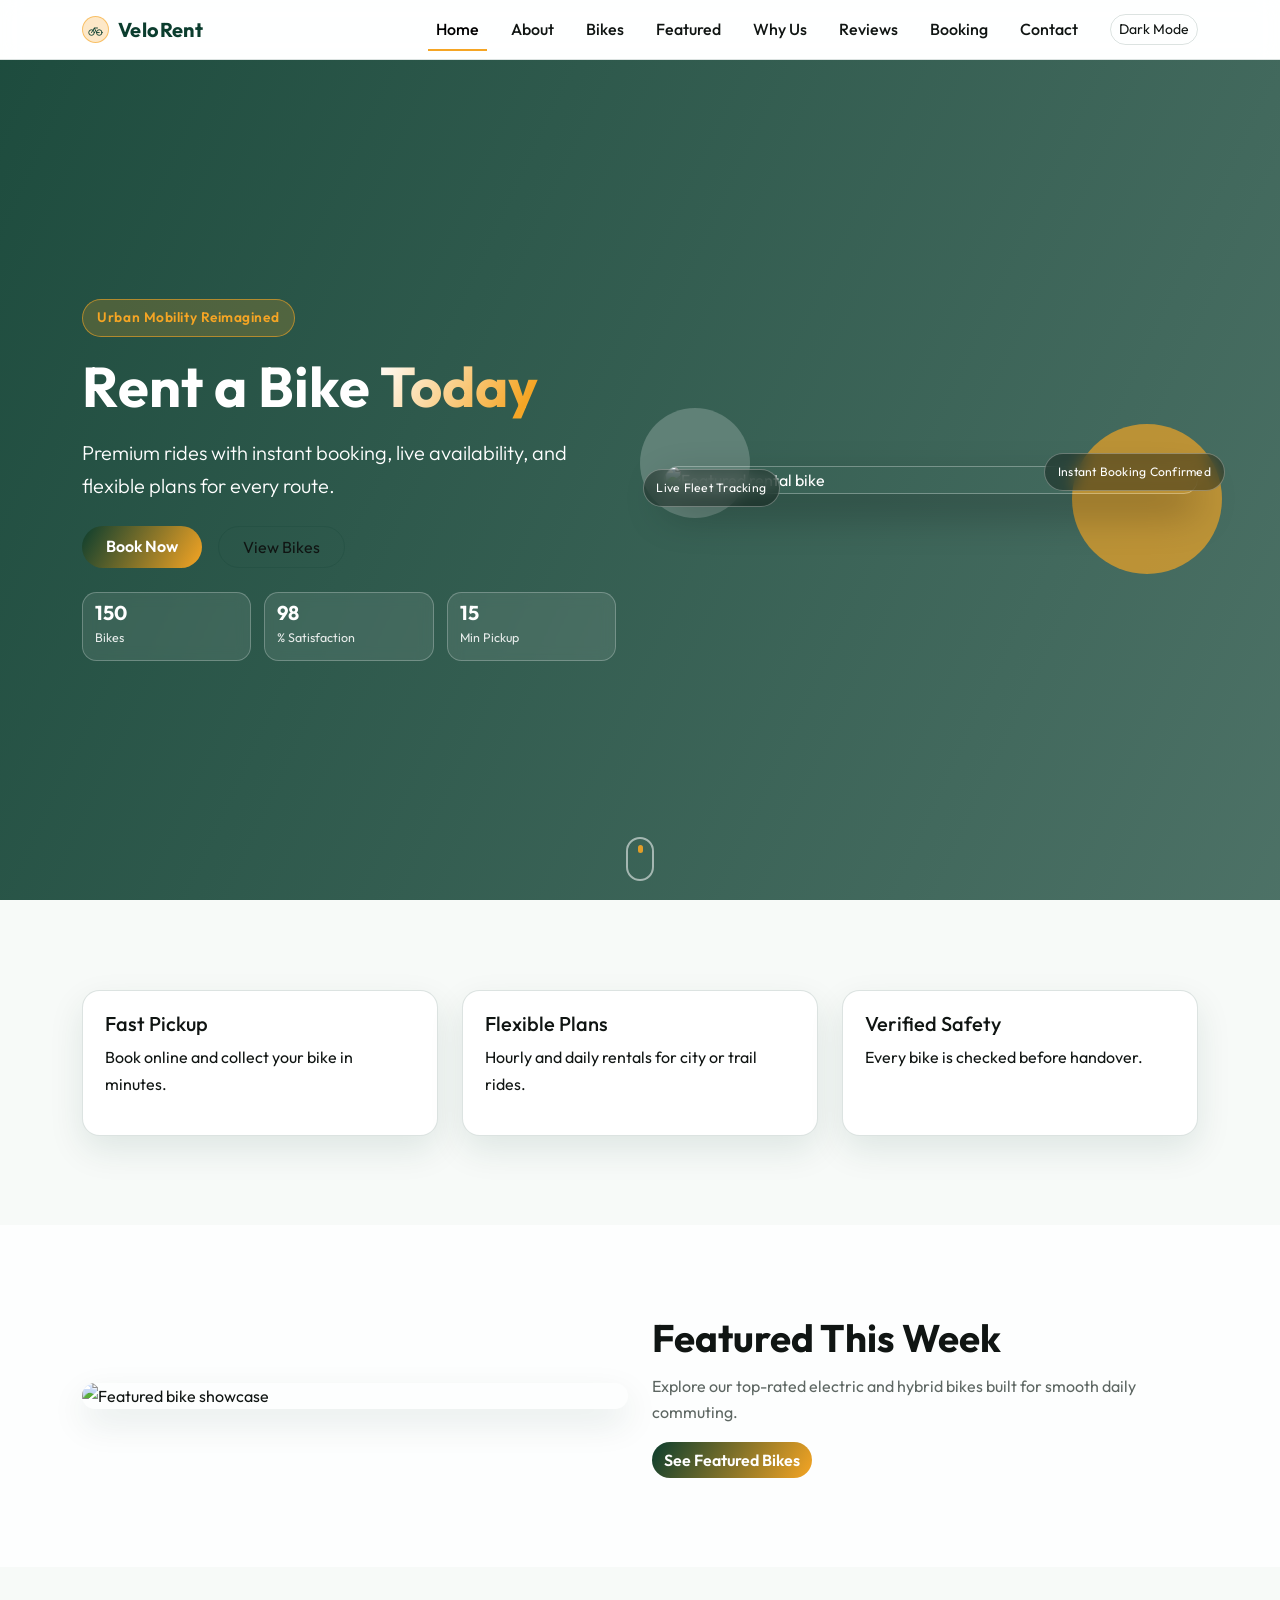
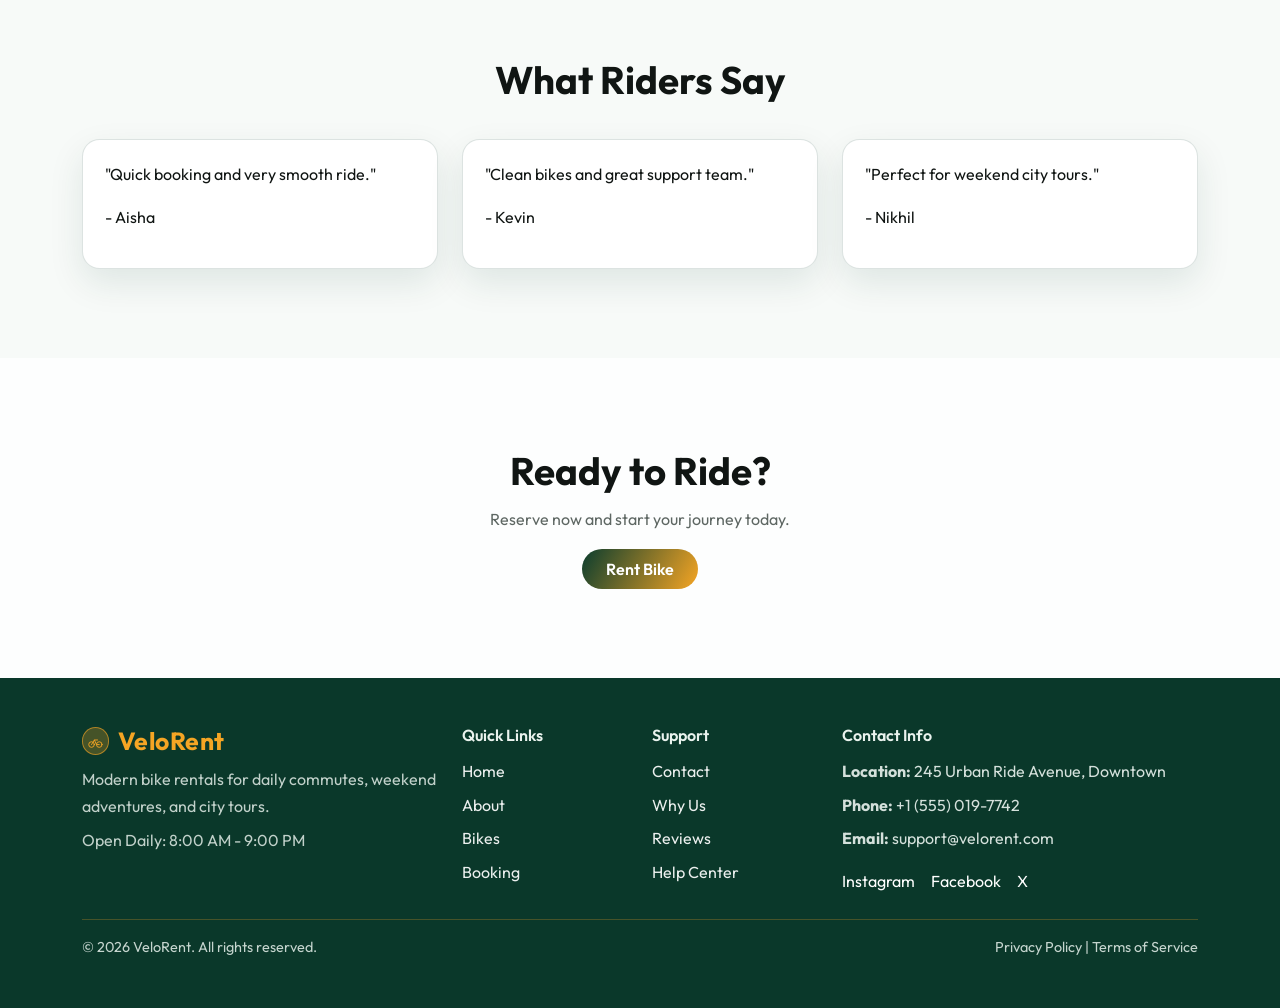
==== index.html @ f8b4cb66 "my first website upload" ====
﻿<!DOCTYPE html>
<html lang="en" data-theme="light">
<head>
  <meta charset="UTF-8" />
  <meta name="viewport" content="width=device-width, initial-scale=1.0" />
  <title>VeloRent | Home</title>
  <link rel="preconnect" href="https://fonts.googleapis.com" />
  <link rel="preconnect" href="https://fonts.gstatic.com" crossorigin />
  <link href="https://fonts.googleapis.com/css2?family=Outfit:wght@300;400;500;600;700;800&display=swap" rel="stylesheet" />
  <link href="https://cdn.jsdelivr.net/npm/bootstrap@5.3.3/dist/css/bootstrap.min.css" rel="stylesheet" crossorigin="anonymous" />
  <link rel="stylesheet" href="style.css" />
</head>
<body>
  <div class="preloader" id="preloader" aria-hidden="true"><div class="preloader__ring"></div><p class="preloader__text">Loading Ride...</p></div>
  <div class="scroll-progress" id="scrollProgress" aria-hidden="true"></div>

  <nav class="navbar navbar-expand-lg fixed-top custom-navbar" aria-label="Main navigation">
    <div class="container">
      <a class="navbar-brand fw-bold brand-logo" href="index.html"><span class="logo-icon" aria-hidden="true"><svg viewBox="0 0 48 48" role="img" focusable="false"><circle cx="13" cy="33" r="8"></circle><circle cx="35" cy="33" r="8"></circle><path d="M13 33 L21 20 L27 33 L35 33 M21 20 H30"></path></svg></span><span class="logo-word">VeloRent</span></a>
      <button class="navbar-toggler border-0 p-0" type="button" data-bs-toggle="collapse" data-bs-target="#mainNav" aria-controls="mainNav" aria-expanded="false" aria-label="Toggle navigation" id="navToggler"><span class="toggler-icon" aria-hidden="true"><span></span><span></span><span></span></span></button>
      <div class="collapse navbar-collapse" id="mainNav">
        <ul class="navbar-nav ms-auto mb-2 mb-lg-0 align-items-lg-center gap-lg-3">
          <li class="nav-item"><a class="nav-link active" href="index.html">Home</a></li>
          <li class="nav-item"><a class="nav-link" href="about.html">About</a></li>
          <li class="nav-item"><a class="nav-link" href="bikes.html">Bikes</a></li>
          <li class="nav-item"><a class="nav-link" href="featured.html">Featured</a></li>
          <li class="nav-item"><a class="nav-link" href="why-us.html">Why Us</a></li>
          <li class="nav-item"><a class="nav-link" href="testimonials.html">Reviews</a></li>
          <li class="nav-item"><a class="nav-link" href="booking.html">Booking</a></li>
          <li class="nav-item"><a class="nav-link" href="contact.html">Contact</a></li>
          <li class="nav-item ms-lg-2 mt-2 mt-lg-0"><button id="themeToggle" class="btn btn-sm btn-outline-theme">Dark Mode</button></li>
        </ul>
      </div>
    </div>
  </nav>

  <main>
    <section class="hero-section d-flex align-items-center section-transition">
      <div class="container">
        <div class="row align-items-center g-5">
          <div class="col-lg-6 reveal fade-up">
            <span class="hero-badge">Urban Mobility Reimagined</span>
            <h1 class="display-4 fw-bold mt-3 hero-title">Rent a Bike <span class="hero-highlight">Today</span></h1>
            <p class="lead mt-3 mb-4">Premium rides with instant booking, live availability, and flexible plans for every route.</p>
            <div class="d-flex flex-wrap gap-3"><a href="booking.html" class="btn btn-gradient px-4 py-2">Book Now</a><a href="bikes.html" class="btn btn-outline-theme hero-outline-btn px-4 py-2">View Bikes</a></div>
            <div class="hero-metrics mt-4">
              <div class="hero-metric"><strong class="count-up" data-target="150">0</strong><span>Bikes</span></div>
              <div class="hero-metric"><strong class="count-up" data-target="98">0</strong><span>% Satisfaction</span></div>
              <div class="hero-metric"><strong class="count-up" data-target="15">0</strong><span>Min Pickup</span></div>
            </div>
          </div>
          <div class="col-lg-6 reveal fade-left">
            <div class="hero-visual" id="heroVisual">
              <span class="hero-orb hero-orb--one hero-parallax" data-depth="10" aria-hidden="true"></span>
              <span class="hero-orb hero-orb--two hero-parallax" data-depth="-14" aria-hidden="true"></span>
              <div class="hero-image-wrap hero-image-wrap--motion">
                <img src="https://images.unsplash.com/photo-1485965120184-e220f721d03e?auto=format&fit=crop&w=1200&q=80" alt="Featured rental bike" class="img-fluid hero-image" loading="eager" />
              </div>
              <div class="floating-chip floating-chip--top hero-parallax" data-depth="-8" aria-hidden="true">Live Fleet Tracking</div>
              <div class="floating-chip floating-chip--bottom hero-parallax" data-depth="6" aria-hidden="true">Instant Booking Confirmed</div>
            </div>
          </div>
        </div>
        <div class="hero-scroll-indicator" aria-hidden="true"><span></span></div>
      </div>
    </section>

    <section class="section-padding section-transition">
      <div class="container"><div class="row g-4"><div class="col-md-4 reveal fade-up"><div class="benefit-card h-100"><h2 class="h5">Fast Pickup</h2><p>Book online and collect your bike in minutes.</p></div></div><div class="col-md-4 reveal fade-up"><div class="benefit-card h-100"><h2 class="h5">Flexible Plans</h2><p>Hourly and daily rentals for city or trail rides.</p></div></div><div class="col-md-4 reveal fade-up"><div class="benefit-card h-100"><h2 class="h5">Verified Safety</h2><p>Every bike is checked before handover.</p></div></div></div></div>
    </section>

    <section class="section-padding section-transition alt-section">
      <div class="container"><div class="row align-items-center g-4"><div class="col-lg-6 reveal fade-right"><img src="https://images.unsplash.com/photo-1511994298241-608e28f14fde?auto=format&fit=crop&w=1200&q=80" alt="Featured bike showcase" class="img-fluid rounded-4 featured-image" loading="lazy" /></div><div class="col-lg-6 reveal fade-left"><h2 class="section-title text-start">Featured This Week</h2><p class="section-subtitle text-start">Explore our top-rated electric and hybrid bikes built for smooth daily commuting.</p><a href="featured.html" class="btn btn-gradient mt-3">See Featured Bikes</a></div></div></div>
    </section>

    <section class="section-padding section-transition">
      <div class="container"><div class="row justify-content-center text-center mb-4"><div class="col-lg-7 reveal fade-up"><h2 class="section-title">What Riders Say</h2></div></div><div class="row g-4"><div class="col-md-4 reveal fade-up"><blockquote class="testimonial-card h-100"><p>"Quick booking and very smooth ride."</p><footer>- Aisha</footer></blockquote></div><div class="col-md-4 reveal fade-up"><blockquote class="testimonial-card h-100"><p>"Clean bikes and great support team."</p><footer>- Kevin</footer></blockquote></div><div class="col-md-4 reveal fade-up"><blockquote class="testimonial-card h-100"><p>"Perfect for weekend city tours."</p><footer>- Nikhil</footer></blockquote></div></div></div>
    </section>

    <section class="section-padding section-transition alt-section">
      <div class="container text-center reveal fade-up"><h2 class="section-title">Ready to Ride?</h2><p class="section-subtitle">Reserve now and start your journey today.</p><a href="booking.html" class="btn btn-gradient mt-3 px-4 py-2">Rent Bike</a></div>
    </section>
  </main>

    <footer class="footer section-transition">
    <div class="container py-5">
      <div class="row g-4 footer-grid">
        <div class="col-md-6 col-lg-4">
          <h3 class="footer-title footer-logo"><span class="logo-icon" aria-hidden="true"><svg viewBox="0 0 48 48" role="img" focusable="false"><circle cx="13" cy="33" r="8"></circle><circle cx="35" cy="33" r="8"></circle><path d="M13 33 L21 20 L27 33 L35 33 M21 20 H30"></path></svg></span><span class="logo-word">VeloRent</span></h3>
          <p class="footer-text mb-2">Modern bike rentals for daily commutes, weekend adventures, and city tours.</p>
          <p class="footer-text mb-0">Open Daily: 8:00 AM - 9:00 PM</p>
        </div>
        <div class="col-6 col-lg-2">
          <h4 class="footer-subtitle">Quick Links</h4>
          <ul class="footer-links list-unstyled mb-0">
            <li><a href="index.html">Home</a></li>
            <li><a href="about.html">About</a></li>
            <li><a href="bikes.html">Bikes</a></li>
            <li><a href="booking.html">Booking</a></li>
          </ul>
        </div>
        <div class="col-6 col-lg-2">
          <h4 class="footer-subtitle">Support</h4>
          <ul class="footer-links list-unstyled mb-0">
            <li><a href="contact.html">Contact</a></li>
            <li><a href="why-us.html">Why Us</a></li>
            <li><a href="testimonials.html">Reviews</a></li>
            <li><a href="#">Help Center</a></li>
          </ul>
        </div>
        <div class="col-md-6 col-lg-4">
          <h4 class="footer-subtitle">Contact Info</h4>
          <ul class="footer-contact list-unstyled mb-3">
            <li><strong>Location:</strong> 245 Urban Ride Avenue, Downtown</li>
            <li><strong>Phone:</strong> +1 (555) 019-7742</li>
            <li><strong>Email:</strong> support@velorent.com</li>
          </ul>
          <div class="social-links d-flex gap-3" aria-label="Social media links">
            <a href="#" aria-label="Instagram">Instagram</a>
            <a href="#" aria-label="Facebook">Facebook</a>
            <a href="#" aria-label="X">X</a>
          </div>
        </div>
      </div>
      <div class="footer-bottom d-flex flex-column flex-md-row justify-content-between align-items-center gap-2 mt-4 pt-3">
        <p class="mb-0">© 2026 VeloRent. All rights reserved.</p>
        <p class="mb-0">Privacy Policy | Terms of Service</p>
      </div>
    </div>
  </footer>
  <script src="https://cdn.jsdelivr.net/npm/bootstrap@5.3.3/dist/js/bootstrap.bundle.min.js" crossorigin="anonymous"></script>
  <script src="script.js"></script>
</body>
</html>
---- style.css ----
﻿:root {
  /* Two core brand colors used across light and dark themes */
  --color-primary: #0b3d2e;
  --color-secondary: #f5a524;
  --nav-height: 78px;
  --bg: #f7faf8;
  --surface: #ffffff;
  --text: #101513;
  --muted: #5e6763;
  --border: rgba(11, 61, 46, 0.14);
  --shadow: 0 14px 35px rgba(11, 61, 46, 0.1);
  --progress: var(--color-secondary);
  --hero-overlay: linear-gradient(115deg, rgba(11, 61, 46, 0.92), rgba(11, 61, 46, 0.72));
}

html[data-theme="dark"] {
  --bg: #0a1310;
  --surface: #11201a;
  --text: #edf5f0;
  --muted: #a8b5af;
  --border: rgba(245, 165, 36, 0.22);
  --shadow: 0 14px 35px rgba(0, 0, 0, 0.35);
  --hero-overlay: linear-gradient(115deg, rgba(5, 26, 20, 0.94), rgba(11, 61, 46, 0.7));
}

* {
  box-sizing: border-box;
}

html {
  scroll-behavior: smooth;
}

body {
  margin: 0;
  font-family: "Outfit", sans-serif;
  background: var(--bg);
  color: var(--text);
  line-height: 1.65;
  padding-top: var(--nav-height);
  overflow-x: hidden;
  transition: background-color 0.35s ease, color 0.35s ease;
}

img {
  max-width: 100%;
  display: block;
}

.section-padding {
  padding: clamp(3.5rem, 7vw, 6rem) 0;
}

.section-transition {
  transition: background-color 0.35s ease, color 0.35s ease;
}

.section-title {
  font-size: clamp(1.75rem, 3vw, 2.5rem);
  font-weight: 700;
  margin-bottom: 0.75rem;
}

.section-subtitle {
  color: var(--muted);
  margin: 0;
}

.alt-section {
  background: color-mix(in srgb, var(--surface) 80%, var(--bg) 20%);
}

.custom-navbar {
  background: color-mix(in srgb, var(--surface) 88%, transparent);
  backdrop-filter: blur(10px);
  border-bottom: 1px solid var(--border);
}

.navbar-brand {
  color: var(--color-primary);
  letter-spacing: 0.03em;
}

.brand-logo,
.footer-logo {
  display: inline-flex;
  align-items: center;
  gap: 0.55rem;
}

.logo-icon {
  width: 1.7rem;
  height: 1.7rem;
  display: inline-grid;
  place-items: center;
  border-radius: 999px;
  background: color-mix(in srgb, var(--color-secondary) 25%, transparent);
  border: 1px solid color-mix(in srgb, var(--color-secondary) 60%, transparent);
}

.logo-icon svg {
  width: 1.05rem;
  height: 1.05rem;
  fill: none;
  stroke: currentColor;
  stroke-width: 2.6;
  stroke-linecap: round;
  stroke-linejoin: round;
}

.logo-word {
  letter-spacing: 0.02em;
}

html[data-theme="dark"] .navbar-brand {
  color: var(--color-secondary);
}

.nav-link {
  color: var(--text);
  font-weight: 500;
  position: relative;
}

.nav-link::after {
  content: "";
  position: absolute;
  left: 0;
  bottom: 0;
  width: 100%;
  height: 2px;
  background: var(--color-secondary);
  transform: scaleX(0);
  transform-origin: right;
  transition: transform 0.25s ease;
}

.nav-link:hover::after,
.nav-link:focus-visible::after,
.nav-link.active::after {
  transform: scaleX(1);
  transform-origin: left;
}

.nav-link:hover,
.nav-link:focus-visible {
  color: var(--color-primary);
}

html[data-theme="dark"] .nav-link:hover,
html[data-theme="dark"] .nav-link:focus-visible {
  color: var(--color-secondary);
}

.toggler-icon {
  width: 30px;
  height: 22px;
  display: inline-flex;
  flex-direction: column;
  justify-content: space-between;
}

.toggler-icon span {
  height: 2.4px;
  width: 100%;
  border-radius: 999px;
  background: var(--text);
  transition: transform 0.3s ease, opacity 0.3s ease;
}

#navToggler.is-open .toggler-icon span:nth-child(1) {
  transform: translateY(9px) rotate(45deg);
}

#navToggler.is-open .toggler-icon span:nth-child(2) {
  opacity: 0;
}

#navToggler.is-open .toggler-icon span:nth-child(3) {
  transform: translateY(-10px) rotate(-45deg);
}

.scroll-progress {
  /* Real-time scroll progress bar at the top edge */
  position: fixed;
  top: 0;
  left: 0;
  z-index: 1100;
  width: 0;
  height: 4px;
  background: var(--progress);
  transition: width 0.18s linear;
}

.preloader {
  position: fixed;
  inset: 0;
  z-index: 1400;
  display: grid;
  place-items: center;
  gap: 0.9rem;
  background: var(--bg);
  transition: opacity 0.45s ease, visibility 0.45s ease;
}

.preloader.fade-out {
  opacity: 0;
  visibility: hidden;
}

.preloader__ring {
  width: 54px;
  aspect-ratio: 1;
  border: 4px solid color-mix(in srgb, var(--color-secondary) 32%, transparent);
  border-top-color: var(--color-secondary);
  border-radius: 50%;
  animation: spin 0.9s linear infinite;
}

.preloader__text {
  color: var(--muted);
  margin: 0;
  font-size: 0.95rem;
}

@keyframes spin {
  to {
    transform: rotate(360deg);
  }
}

.hero-section {
  /* Full viewport hero with layered overlay for readable text */
  min-height: calc(100vh - var(--nav-height));
  min-height: calc(100dvh - var(--nav-height));
  background: var(--hero-overlay), url("https://images.unsplash.com/photo-1484920274317-87885fcbc178?auto=format&fit=crop&w=1800&q=80") center/cover no-repeat;
  color: #fff;
  position: relative;
  overflow: hidden;
}

.hero-badge {
  display: inline-block;
  background: rgba(245, 165, 36, 0.2);
  color: var(--color-secondary);
  border: 1px solid rgba(245, 165, 36, 0.6);
  padding: 0.4rem 0.9rem;
  border-radius: 999px;
  font-weight: 600;
  font-size: 0.86rem;
  letter-spacing: 0.04em;
  animation: fadeUpIn 0.8s ease 0.15s both;
}

.hero-title {
  animation: fadeUpIn 0.9s ease 0.3s both;
}

.hero-highlight {
  background: linear-gradient(120deg, #fff 0%, var(--color-secondary) 45%, #fff 100%);
  background-size: 220% 100%;
  -webkit-background-clip: text;
  background-clip: text;
  color: transparent;
  animation: shimmerText 3.2s linear infinite;
}

.hero-section .lead {
  animation: fadeUpIn 0.9s ease 0.45s both;
}

.hero-section .btn-gradient,
.hero-section .hero-outline-btn {
  animation: fadeUpIn 0.85s ease 0.6s both;
}

.hero-metrics {
  display: grid;
  grid-template-columns: repeat(3, minmax(0, 1fr));
  gap: 0.8rem;
  max-width: 540px;
}

.hero-metric {
  background: rgba(255, 255, 255, 0.09);
  border: 1px solid rgba(255, 255, 255, 0.25);
  border-radius: 0.9rem;
  padding: 0.65rem 0.75rem;
  backdrop-filter: blur(7px);
  animation: fadeUpIn 0.8s ease both;
}

.hero-metric:nth-child(1) {
  animation-delay: 0.7s;
}

.hero-metric:nth-child(2) {
  animation-delay: 0.8s;
}

.hero-metric:nth-child(3) {
  animation-delay: 0.9s;
}

.hero-metric strong {
  display: block;
  font-size: 1.25rem;
  line-height: 1;
}

.hero-metric span {
  font-size: 0.78rem;
  opacity: 0.88;
}

.hero-visual {
  position: relative;
  perspective: 1000px;
  transition: transform 0.22s ease-out;
  will-change: transform;
}

.hero-image-wrap--motion {
  animation: floatCard 5.5s ease-in-out infinite;
  transform-style: preserve-3d;
}

.hero-image-wrap--motion::before {
  content: "";
  position: absolute;
  inset: -14px;
  border-radius: 1.7rem;
  border: 1px solid rgba(245, 165, 36, 0.34);
  z-index: -1;
  animation: haloPulse 2.8s ease-in-out infinite;
}

.hero-orb {
  position: absolute;
  border-radius: 50%;
  filter: blur(0.5px);
  pointer-events: none;
}

.hero-orb--one {
  width: 150px;
  height: 150px;
  background: color-mix(in srgb, var(--color-secondary) 68%, transparent);
  top: -42px;
  right: -24px;
  animation: orbitOne 8s ease-in-out infinite;
}

.hero-orb--two {
  width: 110px;
  height: 110px;
  background: color-mix(in srgb, var(--color-primary) 65%, white 35%);
  bottom: -24px;
  left: -24px;
  animation: orbitTwo 7s ease-in-out infinite;
}

.floating-chip {
  position: absolute;
  z-index: 2;
  padding: 0.5rem 0.8rem;
  border-radius: 999px;
  border: 1px solid rgba(255, 255, 255, 0.3);
  background: rgba(10, 19, 16, 0.42);
  color: #fff;
  font-size: 0.76rem;
  letter-spacing: 0.02em;
  backdrop-filter: blur(8px);
}

.floating-chip--top {
  top: 12%;
  left: -4%;
  animation: chipDrift 4.2s ease-in-out infinite;
}

.floating-chip--bottom {
  right: -5%;
  bottom: 12%;
  animation: chipDrift 4.6s ease-in-out infinite reverse;
}

.hero-scroll-indicator {
  position: absolute;
  left: 50%;
  bottom: 1.2rem;
  transform: translateX(-50%);
  width: 28px;
  height: 44px;
  border: 2px solid rgba(255, 255, 255, 0.6);
  border-radius: 20px;
  opacity: 0.9;
}

.hero-scroll-indicator span {
  display: block;
  width: 5px;
  height: 8px;
  border-radius: 999px;
  background: var(--color-secondary);
  margin: 6px auto 0;
  animation: scrollHint 1.8s ease-in-out infinite;
}


@keyframes fadeUpIn {
  from {
    opacity: 0;
    transform: translateY(16px);
  }
  to {
    opacity: 1;
    transform: translateY(0);
  }
}

@keyframes shimmerText {
  to {
    background-position: 220% 0;
  }
}

@keyframes orbitOne {
  0%, 100% {
    transform: translate(0, 0) scale(1);
  }
  50% {
    transform: translate(-10px, 8px) scale(1.05);
  }
}

@keyframes orbitTwo {
  0%, 100% {
    transform: translate(0, 0) scale(1);
  }
  50% {
    transform: translate(10px, -8px) scale(1.06);
  }
}

@keyframes floatCard {
  0%, 100% {
    transform: translateY(0);
  }
  50% {
    transform: translateY(-9px);
  }
}

@keyframes chipDrift {
  0%, 100% {
    transform: translateY(0);
  }
  50% {
    transform: translateY(-8px);
  }
}

@keyframes haloPulse {
  0%, 100% {
    opacity: 0.35;
    transform: scale(1);
  }
  50% {
    opacity: 0.9;
    transform: scale(1.02);
  }
}

@keyframes scrollHint {
  0% {
    transform: translateY(0);
    opacity: 1;
  }
  70% {
    transform: translateY(16px);
    opacity: 0.2;
  }
  100% {
    transform: translateY(0);
    opacity: 1;
  }
}


.hero-image-wrap {
  border-radius: 1.4rem;
  overflow: hidden;
  box-shadow: 0 18px 40px rgba(0, 0, 0, 0.28);
  border: 1px solid rgba(255, 255, 255, 0.3);
}

.hero-image {
  width: 100%;
  transform: scale(1);
  transition: transform 0.45s ease;
}

.hero-image-wrap:hover .hero-image {
  transform: scale(1.06);
}

.btn-gradient {
  /* Shared animated CTA button component */
  border: 0;
  color: #fff;
  font-weight: 600;
  border-radius: 999px;
  background-size: 200% 200%;
  background-image: linear-gradient(120deg, var(--color-primary), var(--color-secondary), var(--color-primary));
  transition: transform 0.25s ease, box-shadow 0.25s ease, background-position 0.35s ease;
}

.btn-gradient:hover,
.btn-gradient:focus-visible {
  transform: translateY(-2px);
  box-shadow: 0 10px 24px rgba(245, 165, 36, 0.35);
  background-position: 100% 0;
  color: #fff;
}

.btn-outline-theme {
  border-radius: 999px;
  border: 1px solid var(--border);
  color: var(--text);
  background: transparent;
  transition: background-color 0.25s ease, color 0.25s ease, border-color 0.25s ease;
}

.btn-outline-theme:hover,
.btn-outline-theme:focus-visible {
  border-color: var(--color-secondary);
  background: color-mix(in srgb, var(--color-secondary) 20%, transparent);
  color: var(--text);
}

.bike-card,
.benefit-card,
.testimonial-card,
.booking-form,
.contact-map {
  background: var(--surface);
  border: 1px solid var(--border);
  border-radius: 1.1rem;
  box-shadow: var(--shadow);
  transition: transform 0.32s ease, box-shadow 0.32s ease, background-color 0.35s ease;
}

.bike-card:hover {
  transform: translateY(-8px);
  box-shadow: 0 18px 34px rgba(11, 61, 46, 0.16);
}

.bike-card__image-wrap {
  overflow: hidden;
  border-radius: 1.1rem 1.1rem 0 0;
}

.bike-card__image {
  width: 100%;
  height: 230px;
  object-fit: cover;
  transition: transform 0.45s ease;
}

.bike-card:hover .bike-card__image {
  transform: scale(1.08);
}

.bike-card__body,
.benefit-card,
.testimonial-card,
.booking-form {
  padding: 1.35rem;
}

.featured-image {
  box-shadow: var(--shadow);
  transition: transform 0.35s ease;
}

.featured-image:hover {
  transform: translateY(-4px) scale(1.02);
}

.contact-list {
  color: var(--muted);
  display: grid;
  gap: 0.8rem;
}

.form-control,
.form-select {
  background-color: color-mix(in srgb, var(--surface) 90%, var(--bg) 10%);
  border: 1px solid var(--border);
  color: var(--text);
}

.form-control:focus,
.form-select:focus {
  border-color: var(--color-secondary);
  box-shadow: 0 0 0 0.2rem color-mix(in srgb, var(--color-secondary) 25%, transparent);
}

.footer {
  background: color-mix(in srgb, var(--color-primary) 92%, black 8%);
  color: #eaf3ee;
}

.footer-title {
  font-size: 1.55rem;
  font-weight: 700;
  margin-bottom: 0.65rem;
  color: var(--color-secondary);
}

.footer-logo .logo-icon {
  color: var(--color-secondary);
}

.footer-subtitle {
  font-size: 1rem;
  font-weight: 600;
  margin-bottom: 0.8rem;
}

.footer-text {
  color: rgba(234, 243, 238, 0.82);
}

.footer-links,
.footer-contact {
  display: grid;
  gap: 0.45rem;
}

.footer-links a {
  color: rgba(255, 255, 255, 0.92);
  text-decoration: none;
  border-bottom: 1px solid transparent;
  transition: border-color 0.25s ease, color 0.25s ease;
}

.footer-links a:hover,
.footer-links a:focus-visible {
  color: var(--color-secondary);
  border-color: var(--color-secondary);
}

.footer-contact li {
  color: rgba(234, 243, 238, 0.9);
}

.social-links a {
  color: #fff;
  text-decoration: none;
  border-bottom: 1px solid transparent;
  transition: border-color 0.25s ease, color 0.25s ease;
}

.social-links a:hover,
.social-links a:focus-visible {
  color: var(--color-secondary);
  border-color: var(--color-secondary);
}

.footer-bottom {
  border-top: 1px solid rgba(245, 165, 36, 0.25);
  color: rgba(234, 243, 238, 0.84);
  font-size: 0.9rem;
}

.reveal {
  /* Reusable reveal animation utility for section content */
  opacity: 0;
  transform: translateY(20px);
  transition: opacity 0.75s ease, transform 0.75s ease;
}

.reveal.fade-left {
  transform: translateX(28px);
}

.reveal.fade-right {
  transform: translateX(-28px);
}

.reveal.visible {
  opacity: 1;
  transform: translate(0, 0);
}

@media (max-width: 991.98px) {
  .container,
  .container-fluid {
    overflow-x: clip;
  }

  .row.g-5 {
    --bs-gutter-x: 1.5rem;
  }

  .navbar-collapse {
    margin-top: 0.8rem;
    background: var(--surface);
    border: 1px solid var(--border);
    border-radius: 1rem;
    padding: 1rem;
  }

  .hero-section {
    text-align: center;
    padding-top: 2rem;
  }

  .hero-section .d-flex {
    justify-content: center;
  }

  .hero-metrics {
    margin-inline: auto;
  }

  .floating-chip {
    display: none;
  }

  .hero-scroll-indicator {
    display: none;
  }

}

@media (prefers-reduced-motion: reduce) {
  *,
  *::before,
  *::after {
    animation-duration: 0.01ms !important;
    animation-iteration-count: 1 !important;
    transition-duration: 0.01ms !important;
    scroll-behavior: auto !important;
  }

  .hero-highlight,
  .hero-image-wrap--motion,
  .hero-image-wrap--motion::before {
    animation: none !important;
  }
}
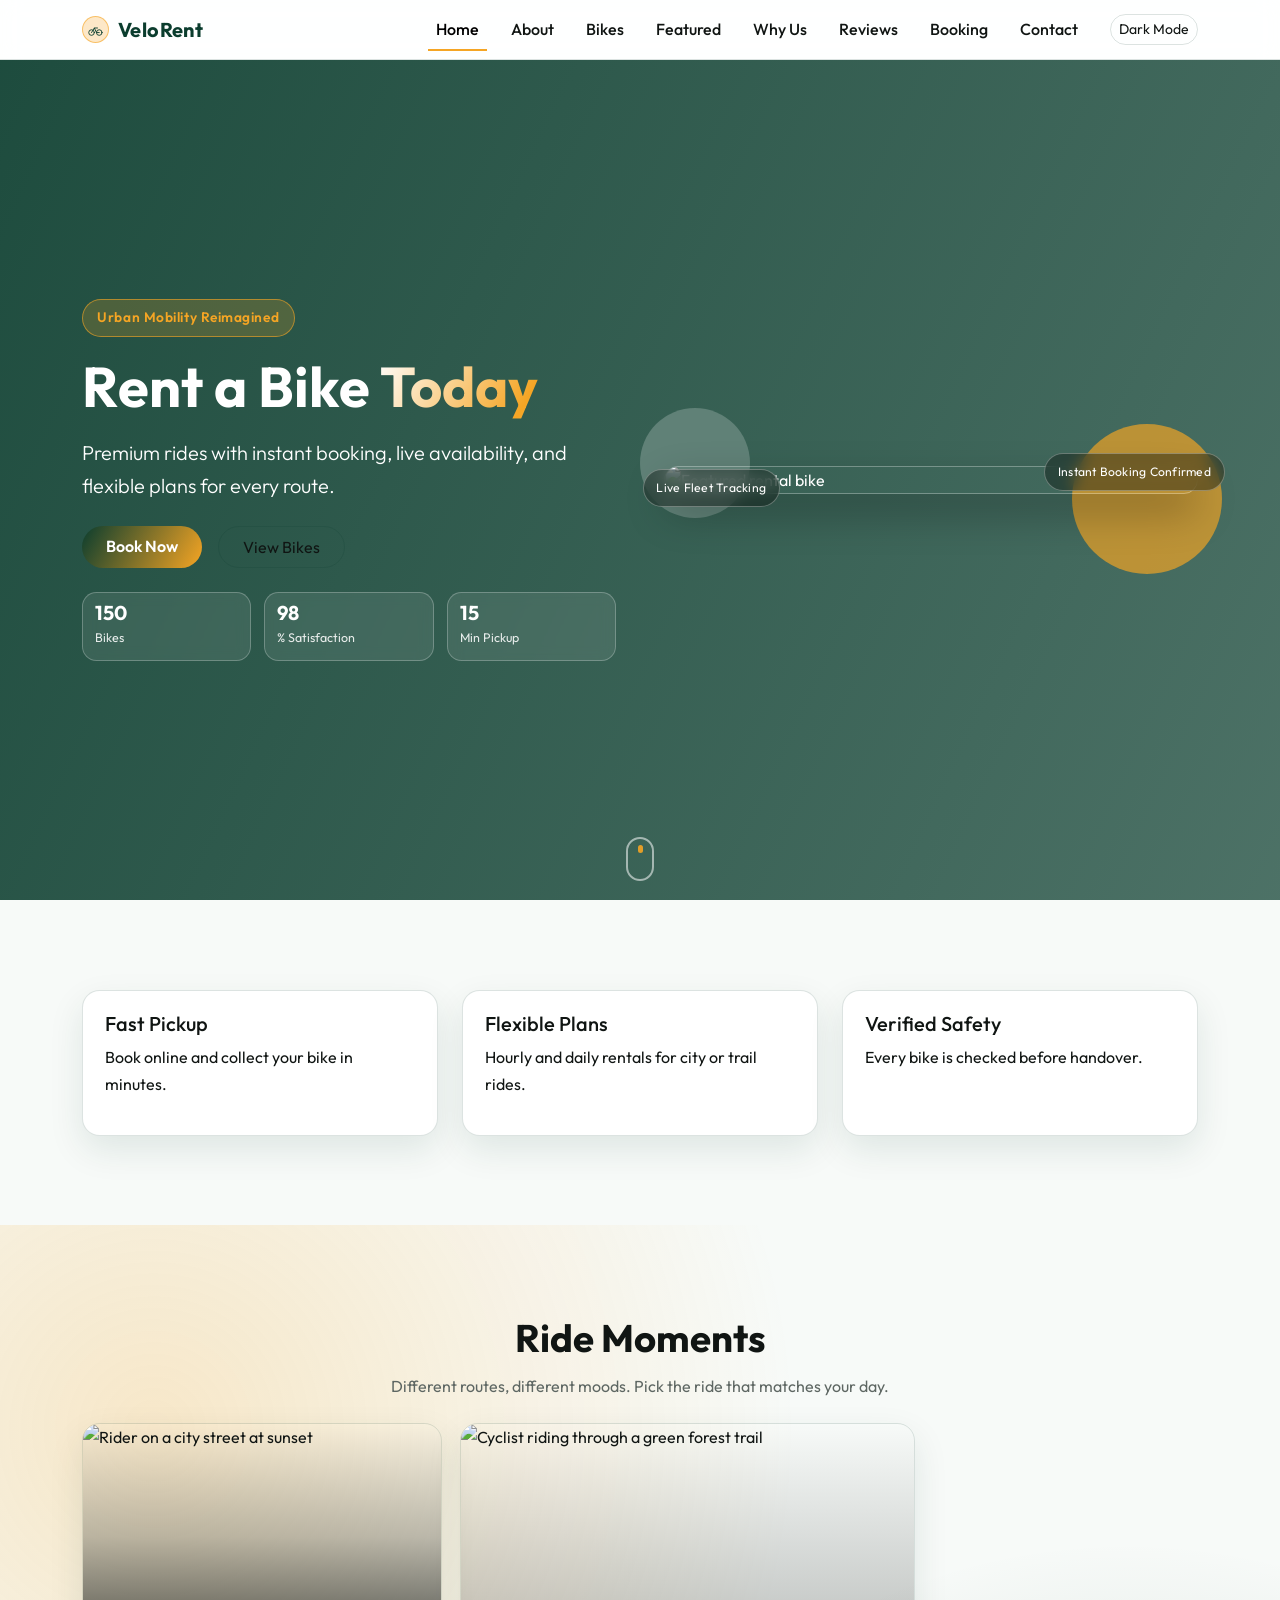
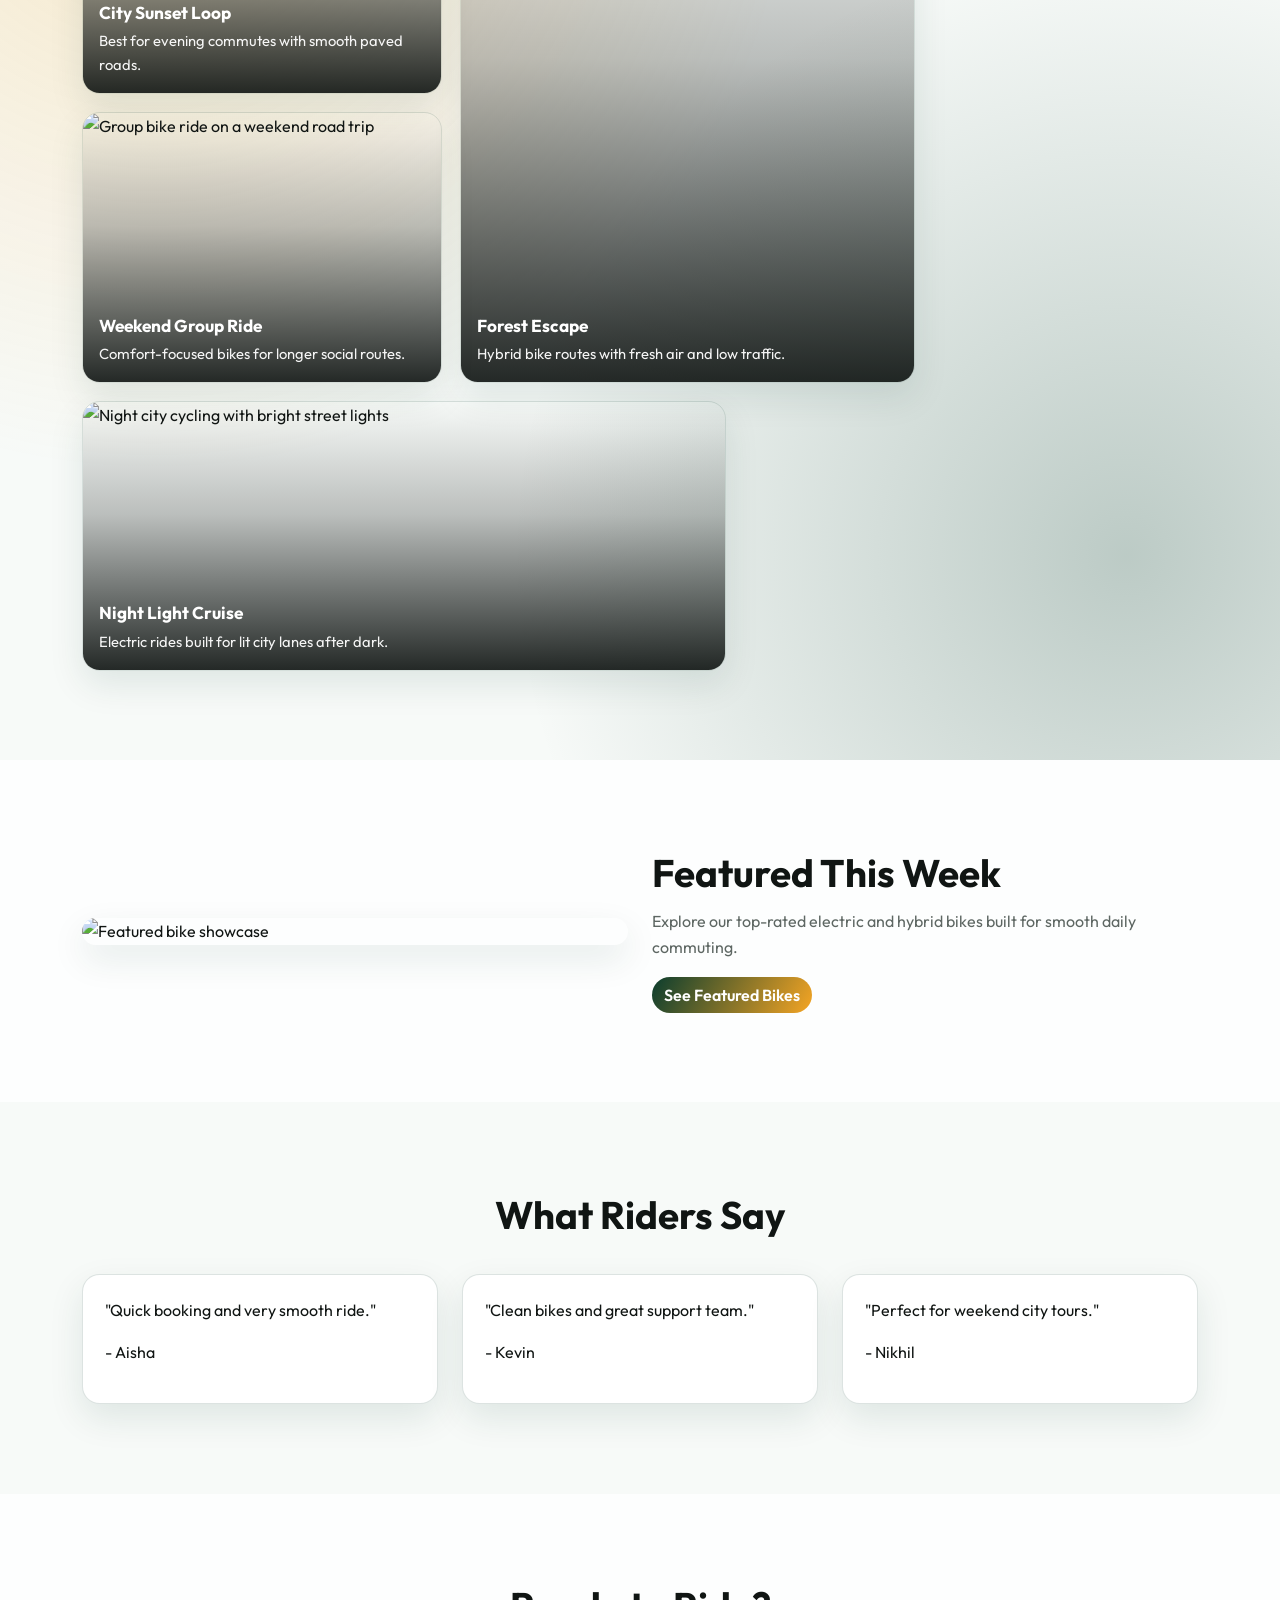
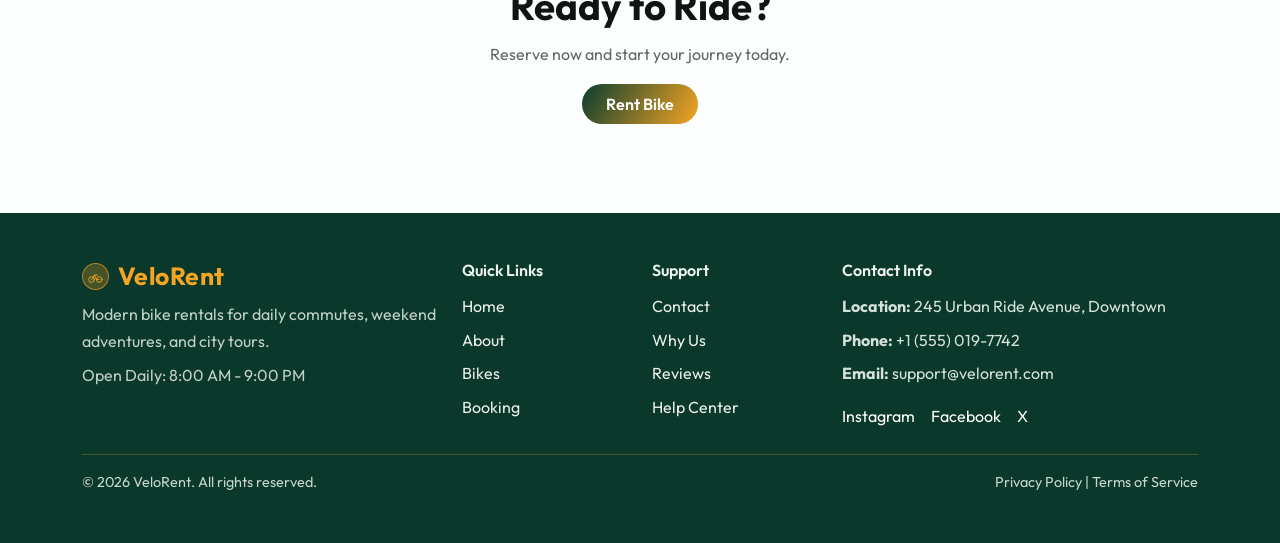
==== commit 4fdd014a: "update homepage" ====
--- a/index.html
+++ b/index.html
@@ -69,6 +69,47 @@
       <div class="container"><div class="row g-4"><div class="col-md-4 reveal fade-up"><div class="benefit-card h-100"><h2 class="h5">Fast Pickup</h2><p>Book online and collect your bike in minutes.</p></div></div><div class="col-md-4 reveal fade-up"><div class="benefit-card h-100"><h2 class="h5">Flexible Plans</h2><p>Hourly and daily rentals for city or trail rides.</p></div></div><div class="col-md-4 reveal fade-up"><div class="benefit-card h-100"><h2 class="h5">Verified Safety</h2><p>Every bike is checked before handover.</p></div></div></div></div>
     </section>
 
+    <section class="section-padding section-transition home-gallery-section">
+      <div class="container">
+        <div class="row justify-content-center text-center mb-4">
+          <div class="col-lg-8 reveal fade-up">
+            <h2 class="section-title">Ride Moments</h2>
+            <p class="section-subtitle">Different routes, different moods. Pick the ride that matches your day.</p>
+          </div>
+        </div>
+        <div class="home-gallery-grid">
+          <article class="home-gallery-card reveal fade-up">
+            <img src="https://images.unsplash.com/photo-1473448912268-2022ce9509d8?auto=format&fit=crop&w=1200&q=80" alt="Rider on a city street at sunset" loading="lazy" />
+            <div class="home-gallery-card__content">
+              <h3>City Sunset Loop</h3>
+              <p>Best for evening commutes with smooth paved roads.</p>
+            </div>
+          </article>
+          <article class="home-gallery-card home-gallery-card--tall reveal fade-up">
+            <img src="https://images.unsplash.com/photo-1544191696-15693072b5b6?auto=format&fit=crop&w=1200&q=80" alt="Cyclist riding through a green forest trail" loading="lazy" />
+            <div class="home-gallery-card__content">
+              <h3>Forest Escape</h3>
+              <p>Hybrid bike routes with fresh air and low traffic.</p>
+            </div>
+          </article>
+          <article class="home-gallery-card reveal fade-up">
+            <img src="https://images.unsplash.com/photo-1517649763962-0c623066013b?auto=format&fit=crop&w=1200&q=80" alt="Group bike ride on a weekend road trip" loading="lazy" />
+            <div class="home-gallery-card__content">
+              <h3>Weekend Group Ride</h3>
+              <p>Comfort-focused bikes for longer social routes.</p>
+            </div>
+          </article>
+          <article class="home-gallery-card home-gallery-card--wide reveal fade-up">
+            <img src="https://images.unsplash.com/photo-1519583272095-6433daf26b0a?auto=format&fit=crop&w=1400&q=80" alt="Night city cycling with bright street lights" loading="lazy" />
+            <div class="home-gallery-card__content">
+              <h3>Night Light Cruise</h3>
+              <p>Electric rides built for lit city lanes after dark.</p>
+            </div>
+          </article>
+        </div>
+      </div>
+    </section>
+
     <section class="section-padding section-transition alt-section">
       <div class="container"><div class="row align-items-center g-4"><div class="col-lg-6 reveal fade-right"><img src="https://images.unsplash.com/photo-1511994298241-608e28f14fde?auto=format&fit=crop&w=1200&q=80" alt="Featured bike showcase" class="img-fluid rounded-4 featured-image" loading="lazy" /></div><div class="col-lg-6 reveal fade-left"><h2 class="section-title text-start">Featured This Week</h2><p class="section-subtitle text-start">Explore our top-rated electric and hybrid bikes built for smooth daily commuting.</p><a href="featured.html" class="btn btn-gradient mt-3">See Featured Bikes</a></div></div></div>
     </section>
--- a/style.css
+++ b/style.css
@@ -588,6 +588,75 @@
   transform: translateY(-4px) scale(1.02);
 }
 
+.home-gallery-section {
+  background:
+    radial-gradient(circle at 12% 18%, color-mix(in srgb, var(--color-secondary) 22%, transparent) 0%, transparent 44%),
+    radial-gradient(circle at 88% 82%, color-mix(in srgb, var(--color-primary) 25%, transparent) 0%, transparent 42%);
+}
+
+.home-gallery-grid {
+  display: grid;
+  grid-template-columns: repeat(12, minmax(0, 1fr));
+  gap: 1.1rem;
+}
+
+.home-gallery-card {
+  grid-column: span 4;
+  position: relative;
+  overflow: hidden;
+  border-radius: 1.1rem;
+  min-height: 270px;
+  box-shadow: var(--shadow);
+  border: 1px solid var(--border);
+}
+
+.home-gallery-card--tall {
+  grid-column: span 5;
+  grid-row: span 2;
+  min-height: 560px;
+}
+
+.home-gallery-card--wide {
+  grid-column: span 7;
+}
+
+.home-gallery-card img {
+  width: 100%;
+  height: 100%;
+  object-fit: cover;
+  transition: transform 0.5s ease;
+}
+
+.home-gallery-card::after {
+  content: "";
+  position: absolute;
+  inset: 0;
+  background: linear-gradient(to top, rgba(7, 12, 10, 0.88), rgba(7, 12, 10, 0.25) 58%, transparent 100%);
+}
+
+.home-gallery-card__content {
+  position: absolute;
+  inset: auto 1rem 1rem 1rem;
+  z-index: 2;
+  color: #fff;
+}
+
+.home-gallery-card__content h3 {
+  margin: 0 0 0.35rem;
+  font-size: 1.08rem;
+  font-weight: 700;
+}
+
+.home-gallery-card__content p {
+  margin: 0;
+  font-size: 0.92rem;
+  opacity: 0.95;
+}
+
+.home-gallery-card:hover img {
+  transform: scale(1.08);
+}
+
 .contact-list {
   color: var(--muted);
   display: grid;
@@ -734,6 +803,27 @@
     display: none;
   }
 
+  .home-gallery-card,
+  .home-gallery-card--tall,
+  .home-gallery-card--wide {
+    grid-column: span 6;
+    grid-row: auto;
+    min-height: 300px;
+  }
+
+}
+
+@media (max-width: 767.98px) {
+  .home-gallery-grid {
+    grid-template-columns: 1fr;
+  }
+
+  .home-gallery-card,
+  .home-gallery-card--tall,
+  .home-gallery-card--wide {
+    grid-column: auto;
+    min-height: 260px;
+  }
 }
 
 @media (prefers-reduced-motion: reduce) {
